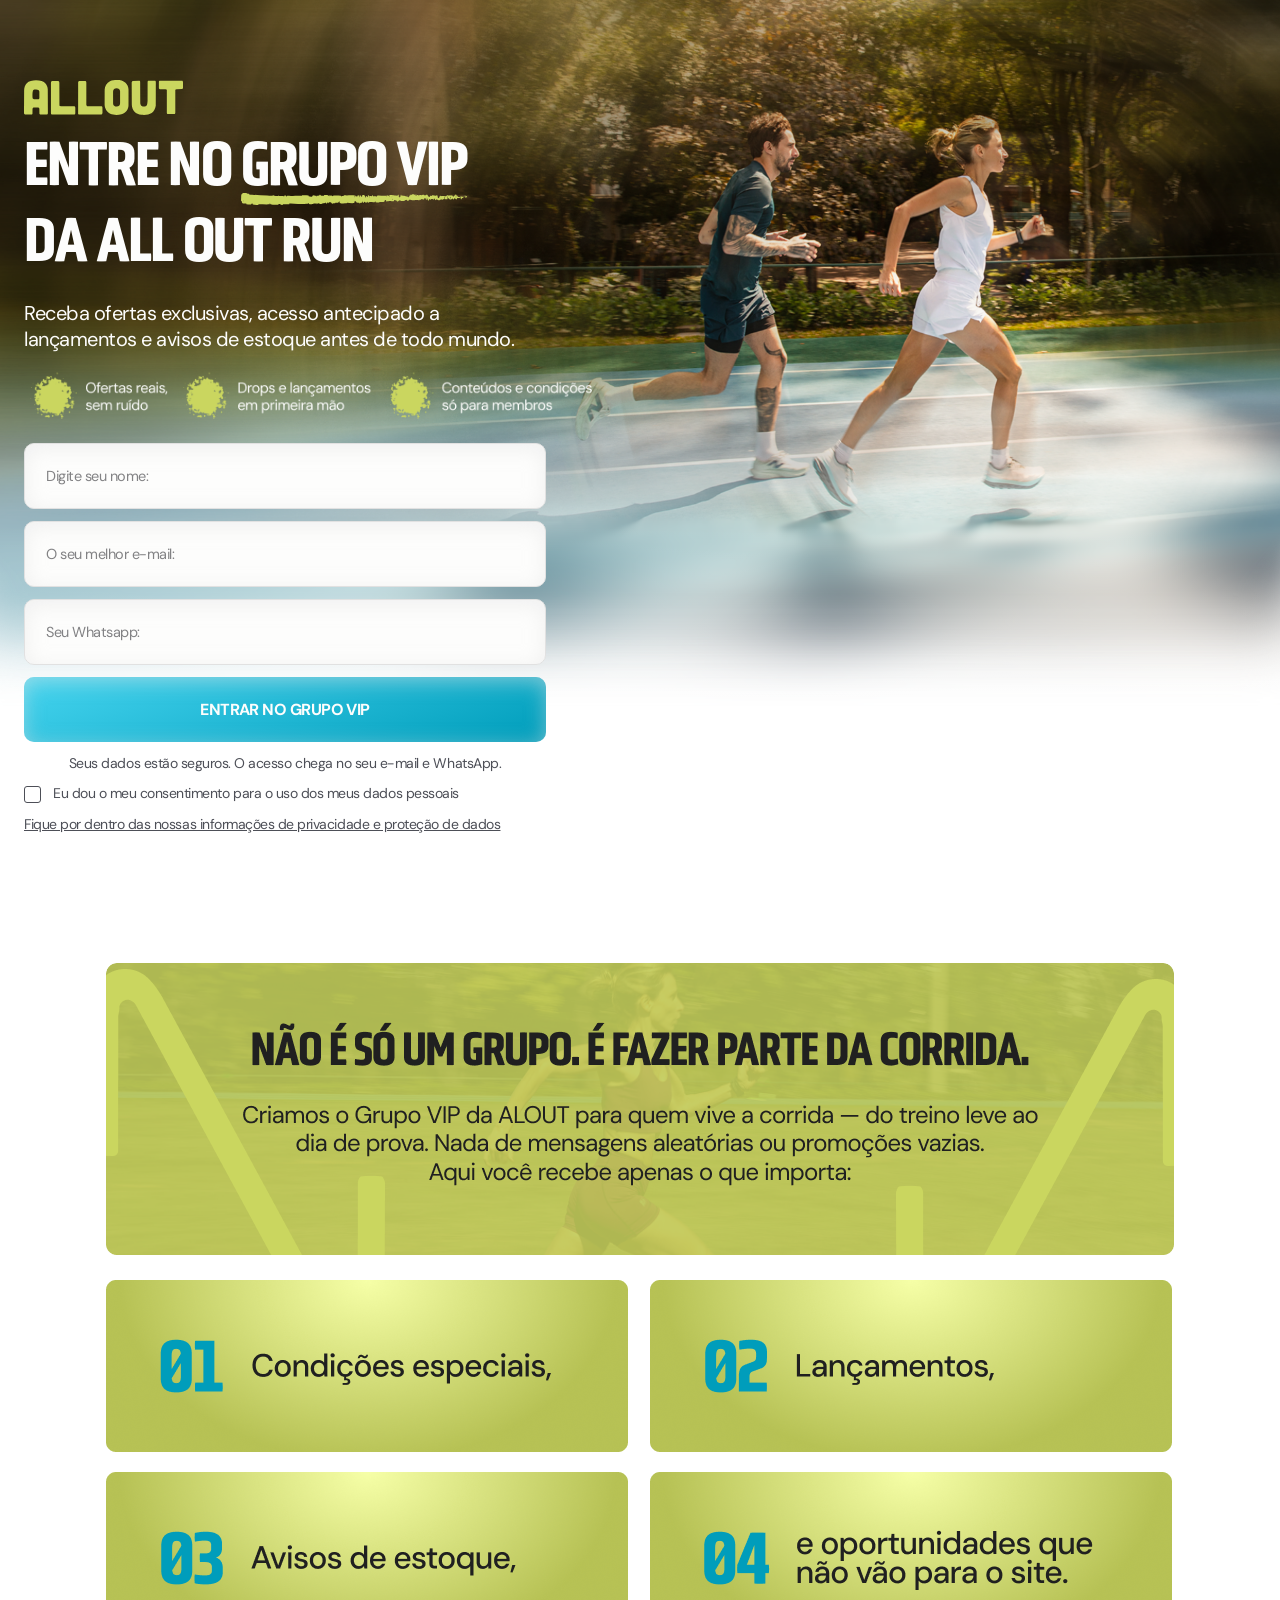
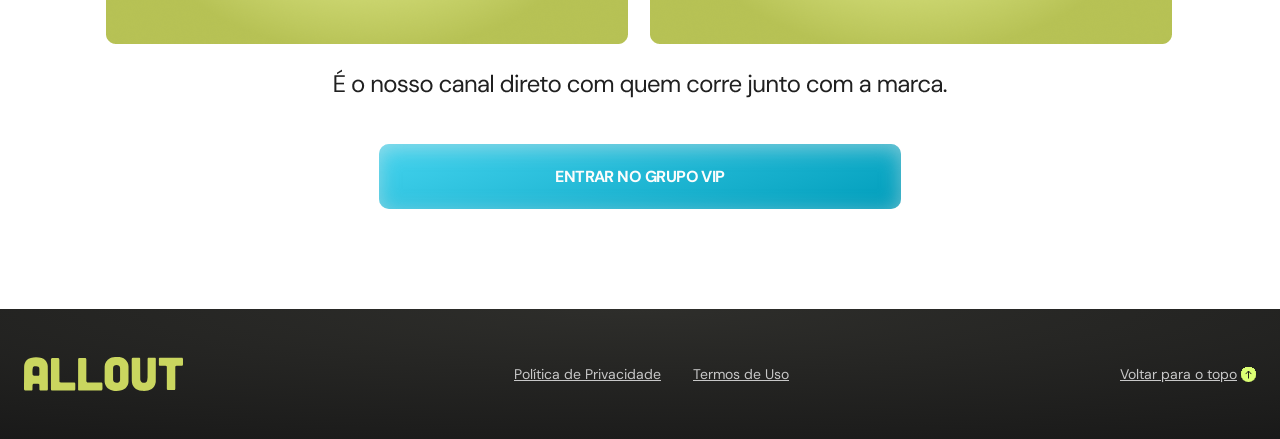
==== index.html @ e011cc3d "renamed:    landing-vip/assets/arrow-top.svg -> assets/arrow-top.svg 	renamed:    landing-vip/assets" ====
<!DOCTYPE html>
<html lang="pt-BR">
<head>
<meta charset="UTF-8">
<meta name="viewport" content="width=device-width, initial-scale=1.0">
<title>ALL OUT | Grupo VIP</title>
<link rel="preconnect" href="https://fonts.googleapis.com">
<link rel="preconnect" href="https://fonts.gstatic.com" crossorigin>
<link href="https://fonts.googleapis.com/css2?family=DM+Sans:ital,wght@0,400;0,500;0,700;1,400&display=swap" rel="stylesheet">
<link rel="stylesheet" href="style.css?v=15">
</head>
<body>

<header class="hero" id="top">
  <img src="assets/bg-mobile2.png" alt="" class="hero__bg hero__bg--mobile" aria-hidden="true">
  <img src="assets/bg-desk3.png" alt="" class="hero__bg hero__bg--desktop" aria-hidden="true">
  <div class="hero__overlay" aria-hidden="true"></div>

  <div class="container hero__content">
    <img src="assets/logo.svg" alt="ALL OUT" class="logo">

    <h1 class="hero__title"><span class="hero__title-desktop">Entre no <span class="hero__title-highlight">Grupo VIP</span><br>da ALL OUT RUN</span><span class="hero__title-mobile">Entre no <span class="hero__title-highlight">Grupo VIP</span><br>da ALLOUT</span></h1>

    <p class="hero__lead">
      Receba ofertas exclusivas, acesso antecipado a lançamentos e avisos de estoque antes de todo mundo.
    </p>

    <div class="hero__features">
      <img src="assets/mobile_frame9.png" alt="Ofertas reais, sem ruído — Drops e lançamentos em primeira mão — Conteúdos e condições só para membros" class="hero__features-img hero__features-img--mobile">
      <img src="assets/desktop_frame9.png" alt="Ofertas reais, sem ruído — Drops e lançamentos em primeira mão — Conteúdos e condições só para membros" class="hero__features-img hero__features-img--desktop">
    </div>

    <form class="vip-form" id="vip-form" novalidate>
      <div class="field">
        <input type="text" id="name" name="name" placeholder="Digite seu nome:" autocomplete="name" required>
      </div>
      <div class="field">
        <input type="email" id="email" name="email" placeholder="O seu melhor e-mail:" autocomplete="email" required>
      </div>
      <div class="field">
        <input type="tel" id="whatsapp" name="whatsapp" placeholder="Seu Whatsapp:" autocomplete="tel" required>
      </div>

      <button type="submit" class="btn-cta" id="submit-btn">
        <span class="btn-cta__label">ENTRAR NO GRUPO VIP</span>
      </button>

      <p class="form__note">Seus dados estão seguros. O acesso chega no seu e-mail e WhatsApp.</p>

      <label class="consent">
        <input type="checkbox" id="consent" name="consent" required>
        <span class="consent__box" aria-hidden="true"></span>
        <span>Eu dou o meu consentimento para o uso dos meus dados pessoais</span>
      </label>

      <a href="politica-privacidade.html" class="privacy-link">Fique por dentro das nossas informações de privacidade e proteção de dados</a>

      <p class="form__status" id="form-status" role="status" aria-live="polite"></p>
    </form>
  </div>
</header>

<main class="benefits">
  <div class="container">
    <img
      src="assets/mobile_frame1707478865.png"
      alt="Não é só um grupo. É fazer parte da corrida. Criamos o Grupo VIP da ALL OUT para quem vive a corrida — do treino leve ao dia de prova. Nada de mensagens aleatórias ou promoções vazias. Aqui você recebe apenas o que importa: 01 condições especiais, 02 lançamentos, 03 avisos de estoque, 04 e oportunidades que não vão para o site."
      class="benefits__image benefits__image--mobile">

    <img
      src="assets/desktop_frame1707478858.png"
      alt="Não é só um grupo. É fazer parte da corrida. Criamos o Grupo VIP da ALL OUT para quem vive a corrida — do treino leve ao dia de prova. Nada de mensagens aleatórias ou promoções vazias. Aqui você recebe apenas o que importa: 01 condições especiais, 02 lançamentos, 03 avisos de estoque, 04 e oportunidades que não vão para o site."
      class="benefits__image benefits__image--desktop">

    <button type="button" class="btn-cta btn-cta--secondary" data-scroll-to="name">
      <span class="btn-cta__label">Entrar no Grupo VIP</span>
    </button>
  </div>
</main>

<footer class="site-footer">
  <div class="container footer__inner">
    <img src="assets/logo.svg" alt="ALL OUT" class="logo logo--footer">

    <nav class="footer__links">
      <a href="politica-privacidade.html">Política de Privacidade</a>
      <a href="politica-privacidade.html">Termos de Uso</a>
    </nav>

    <a href="#top" class="back-to-top">
      Voltar para o topo
      <img src="assets/arrow-top.svg" alt="">
    </a>
  </div>
</footer>

<script src="script.js"></script>
</body>
</html>
---- style.css ----
@font-face {
  font-family: 'Obvia Condensed';
  src: url('assets/fonts/obvia-condensed-medium.otf') format('opentype');
  font-weight: 500;
  font-style: normal;
  font-display: swap;
}

/* ---------- Tokens ---------- */
:root {
  --color-cta-1: #45d4ef;
  --color-cta-2: #22b8d5;
  --color-cta-3: #11abc8;
  --color-cta-4: #009dbb;
  --color-bg-dark-1: #2e2e2b;
  --color-bg-dark-2: #151515;
  --color-lime-1: #f6ffa7;
  --color-lime-2: #d6e07e;
  --color-lime-3: #b7c254;
  --color-lime-accent: #cad65f;
  --color-text-dark: #202020;
  --color-text-white: #fdfdfc;
  --color-text-muted: #c8c8c8;
  --color-text-placeholder: #828284;
  --color-text-btn: #4e5058;
  --color-text-gray: #4D4F57;
  --color-border: #e1e1e1;
  --radius: 10px;
  --font-heading: 'Obvia Condensed', 'Oswald', 'Arial Narrow', sans-serif;
  --font-body: 'DM Sans', -apple-system, sans-serif;
  --container-width: 1280px;
}

/* ---------- Reset ---------- */
* { box-sizing: border-box; margin: 0; padding: 0; }
html { scroll-behavior: smooth; }
html, body {
  width: 100%;
  overflow-x: hidden;
}
body {
  font-family: var(--font-body);
  color: var(--color-text-dark);
  background: #fff;
  -webkit-font-smoothing: antialiased;
}
img { max-width: 100%; display: block; }
button { font: inherit; cursor: pointer; border: none; background: none; }
a { color: inherit; }
ul { list-style: none; }

.container {
  width: 100%;
  max-width: var(--container-width);
  margin-inline: auto;
  padding-inline: 36px;
}

/* ---------- Buttons ---------- */
.btn-cta {
  display: flex;
  align-items: center;
  justify-content: center;
  width: 100%;
  height: 62px;
  text-decoration: none;
  border-radius: var(--radius);
  background: linear-gradient(160deg, var(--color-cta-1), var(--color-cta-2) 50%, var(--color-cta-3) 75%, var(--color-cta-4));
  box-shadow: inset 0 4px 20px 0 rgba(227, 227, 227, 0.5);
  transition: transform .15s ease, box-shadow .15s ease;
}
.btn-cta:hover { transform: translateY(-1px); }
.btn-cta:active { transform: translateY(0); }
.btn-cta__label {
  font-family: var(--font-body);
  font-weight: 700;
  font-size: 15px;
  letter-spacing: -0.54px;
  text-transform: uppercase;
  color: var(--color-text-white);
}
.btn-cta:disabled { opacity: .6; cursor: default; transform: none; }
.btn-cta--secondary { max-width: 522px; margin-inline: auto; }

/* ================= HERO ================= */
.hero {
  position: relative;
  width: 100%;
  overflow: hidden;
  background: #fff;
  padding-top: 90px;
  padding-bottom: 160px;
}
/*
  bg-mobile2.png já vem com o esmaecimento pronto do Figma; só reforçamos
  o final (85% -> 100%) com uma mask-image pra garantir transparência
  total na última faixa, sem mexer no resto (que já está correto).

  bg-desk3.png (desktop) é uma foto "crua" (sem esmaecimento/transparência
  compostos) — exibida sem blur, com width:100%/height:auto (mesma
  técnica do mobile).
*/
.hero__bg--mobile {
  position: absolute;
  top: 0;
  left: 0;
  width: 100%;
  height: auto;
  z-index: 0;
  -webkit-mask-image: linear-gradient(to bottom, black 85%, transparent 100%);
  mask-image: linear-gradient(to bottom, black 85%, transparent 100%);
}
.hero__bg--desktop {
  display: none;
  position: absolute;
  top: 0;
  left: 0;
  width: 100%;
  height: auto;
  z-index: 0;
}
.hero__overlay {
  position: absolute;
  inset: 0;
  z-index: 1;
  /* Removido a pedido: estava criando um degradê escuro à esquerda que
     lia como uma "máscara" indesejada sobre o background.
  background:
    linear-gradient(180deg, rgba(0,0,0,.15) 0%, rgba(0,0,0,.4) 35%, rgba(0,0,0,0) 60%);
  */
}
.hero__content {
  position: relative;
  z-index: 2;
  display: flex;
  flex-direction: column;
  align-items: flex-start;
  gap: clamp(10px, 1.5vw, 16px);
  padding-top: 340px;
}
.logo { width: 122px; height: auto; }

.hero__title {
  font-family: var(--font-heading);
  font-weight: 500;
  text-transform: uppercase;
  font-size: 36px;
  line-height: 1.2;
  letter-spacing: -1.08px;
  color: var(--color-text-white);
}
.hero__title-desktop { display: none; }
.hero__title-mobile { display: inline; }
.hero__title-highlight {
  position: relative;
  display: inline-block;
}
.hero__title-highlight::after {
  content: "";
  display: none;
  position: absolute;
  left: 0;
  top: 100%;
  width: 100%;
  height: 8px;
  margin-top: -8px;
  background-image: url("assets/title-underline.svg");
  background-repeat: no-repeat;
  background-size: 100% 100%;
}

.hero__lead {
  font-size: 18px;
  line-height: 1.3;
  letter-spacing: -0.5px;
  color: var(--color-text-white);
  max-width: 340px;
}

.hero__features-img {
  max-width: 90%;
  height: auto;
}
.hero__features-img--desktop { display: none; }

/* ---------- Form ---------- */
.vip-form {
  width: 100%;
  max-width: 522px;
  display: flex;
  flex-direction: column;
  gap: 12px;
}
.field {
  border: 1px solid var(--color-border);
  border-radius: var(--radius);
  background: var(--color-text-white);
  box-shadow: inset 0 4px 20px 0 rgba(227, 227, 227, 0.5);
}
.field input {
  width: 100%;
  height: 62px;
  padding: 0 21px;
  border: none;
  background: transparent;
  border-radius: inherit;
  font-family: var(--font-body);
  font-size: 14px;
  letter-spacing: -0.48px;
  color: var(--color-text-dark);
}
.field input::placeholder { color: var(--color-text-placeholder); }
.field input:focus { outline: 2px solid var(--color-lime-accent); outline-offset: -2px; }

.form__note {
  font-size: 14px;
  letter-spacing: -0.48px;
  color: var(--color-text-white);
  text-align: center;
}

.consent {
  display: flex;
  align-items: flex-start;
  gap: 12px;
  cursor: pointer;
  font-size: 14px;
  letter-spacing: -0.48px;
  color: var(--color-text-white);
}
.consent input[type="checkbox"] {
  position: absolute;
  opacity: 0;
  width: 17px;
  height: 17px;
}
.consent__box {
  flex-shrink: 0;
  width: 17px;
  height: 17px;
  margin-top: 2px;
  border: 1px solid var(--color-text-white);
  border-radius: 3px;
}
.consent input:checked + .consent__box {
  background: var(--color-lime-accent);
  border-color: var(--color-lime-accent);
}
.consent input:focus-visible + .consent__box { outline: 2px solid var(--color-lime-accent); outline-offset: 2px; }

.privacy-link {
  font-size: 14px;
  letter-spacing: -0.48px;
  color: var(--color-text-white);
  text-decoration: underline;
}

.form__status {
  font-size: 14px;
  min-height: 18px;
  color: var(--color-lime-1);
}
.form__status[data-state="error"] { color: #ff9b9b; }

/* ================= BENEFITS ================= */
.benefits {
  position: relative;
  z-index: 1;
  margin-top: -180px;
  padding: 80px 0 60px;
  text-align: center;
}
.benefits::before {
  content: "";
  position: absolute;
  inset: -180px 0 0;
  z-index: -1;
  background: linear-gradient(180deg, transparent 0%, #fff 60%);
  pointer-events: none;
}
.benefits .container {
  display: flex;
  flex-direction: column;
  align-items: center;
  gap: 25px;
}
.benefits__image {
  width: 100%;
  height: auto;
  border-radius: 11px;
}
.benefits__image--desktop { display: none; }

/* ================= FOOTER ================= */
.site-footer {
  background: radial-gradient(120% 140% at 50% 0%, var(--color-bg-dark-1), var(--color-bg-dark-2));
  padding: 48px 0;
}
.footer__inner {
  display: flex;
  flex-direction: column;
  align-items: center;
  gap: 24px;
  text-align: center;
}
.logo--footer { width: 122px; }
.footer__links {
  display: flex;
  gap: 32px;
  font-size: 14px;
  color: var(--color-text-muted);
}
.footer__links a { text-decoration: underline; }
.back-to-top {
  display: inline-flex;
  align-items: center;
  gap: 4px;
  font-size: 14px;
  color: var(--color-text-muted);
}
.back-to-top img { width: 15px; height: 15px; }

/* ================= DESKTOP (>= 1024px) =================
   TASK-DIV-31: o Figma só define 2 frames (1920px / 430px), sem anotação
   de breakpoint. 1024px é mantido como corte de engenharia razoável
   (decisão registrada aqui na ausência de definição no design). */
@media (min-width: 1024px) {
  .container { padding-inline: 24px; }

  .hero { padding-top: 60px; padding-bottom: 260px; }
  .hero__bg--mobile { display: none; }
  .hero__bg--desktop { display: block; }
  /* .hero__overlay removido a pedido: era este gradiente (100deg, preto
     na esquerda fade pra transparente) que estava lendo como "máscara"
     sobre o background.
  .hero__overlay {
    background: linear-gradient(100deg,
      rgba(0,0,0,.75) 0%,
      rgba(0,0,0,.45) 30%,
      rgba(0,0,0,.15) 55%,
      rgba(0,0,0,0) 75%);
  }
  */
  .hero__content {
    padding-top: 20px;
  }
  .logo { width: 159px; }
  .hero__title { font-size: 64px; line-height: 1.2; max-width: none; letter-spacing: -1.92px; }
  .hero__title-desktop { display: inline; }
  .hero__title-mobile { display: none; }
  .hero__title-highlight::after { display: block; height: 12px; margin-top: -14px; }
  .hero__lead { font-size: 20px; max-width: 494px; }
  .field input { height: 70px; font-size: 16px; }
  .btn-cta { height: 71px; }
  .btn-cta__label { font-size: 18px; }
  .form__note,
  .consent,
  .privacy-link { color: var(--color-text-gray); }
  .consent__box { border-color: var(--color-text-gray); }
  .hero__features-img--desktop { display: block; }
  .hero__features-img--mobile { display: none; }

  .benefits { padding: 140px 0 100px; margin-top: -300px; }
  .benefits::before { inset: -300px 0 0; }
  .benefits__image--mobile { display: none; }
  .benefits__image--desktop { display: block; max-width: 1068px; }

  .footer__inner { flex-direction: row; justify-content: space-between; text-align: left; }
}

/* Redução progressiva do formulário (campos + botão) em telas grandes,
   conforme a largura do dispositivo diminui de 1800 -> 1200px, antes de
   chegar no breakpoint mobile (1024px). Combinado com min-width:1024px
   pra não vazar pro mobile. */
@media (min-width: 1024px) and (max-width: 1800px) {
  .field input { height: 68px; font-size: 15.5px; }
  .btn-cta { height: 69px; }
  .btn-cta__label { font-size: 17px; }
}
@media (min-width: 1024px) and (max-width: 1600px) {
  .field input { height: 66px; font-size: 15px; }
  .btn-cta { height: 67px; }
  .btn-cta__label { font-size: 16.5px; }
}
@media (min-width: 1024px) and (max-width: 1400px) {
  .field input { height: 64px; font-size: 14.5px; }
  .btn-cta { height: 65px; }
  .btn-cta__label { font-size: 16px; }
}
@media (min-width: 1024px) and (max-width: 1200px) {
  .field input { height: 62px; font-size: 14px; }
  .btn-cta { height: 63px; }
  .btn-cta__label { font-size: 15px; }
}

/* Padding superior do hero (mobile) também escalona conforme a largura,
   pra manter os corredores visíveis sem texto sobreposto em qualquer
   tamanho de tela abaixo do breakpoint desktop (1024px). */
@media (min-width: 851px) and (max-width: 1023px) {
  .hero__content { padding-top: 700px; }
}
@media (min-width: 721px) and (max-width: 850px) {
  .hero__content { padding-top: 580px; }
}
@media (min-width: 531px) and (max-width: 720px) {
  .hero__content { padding-top: 420px; }
}
@media (min-width: 480px) and (max-width: 530px) {
  .hero__content { padding-top: 360px; }
}
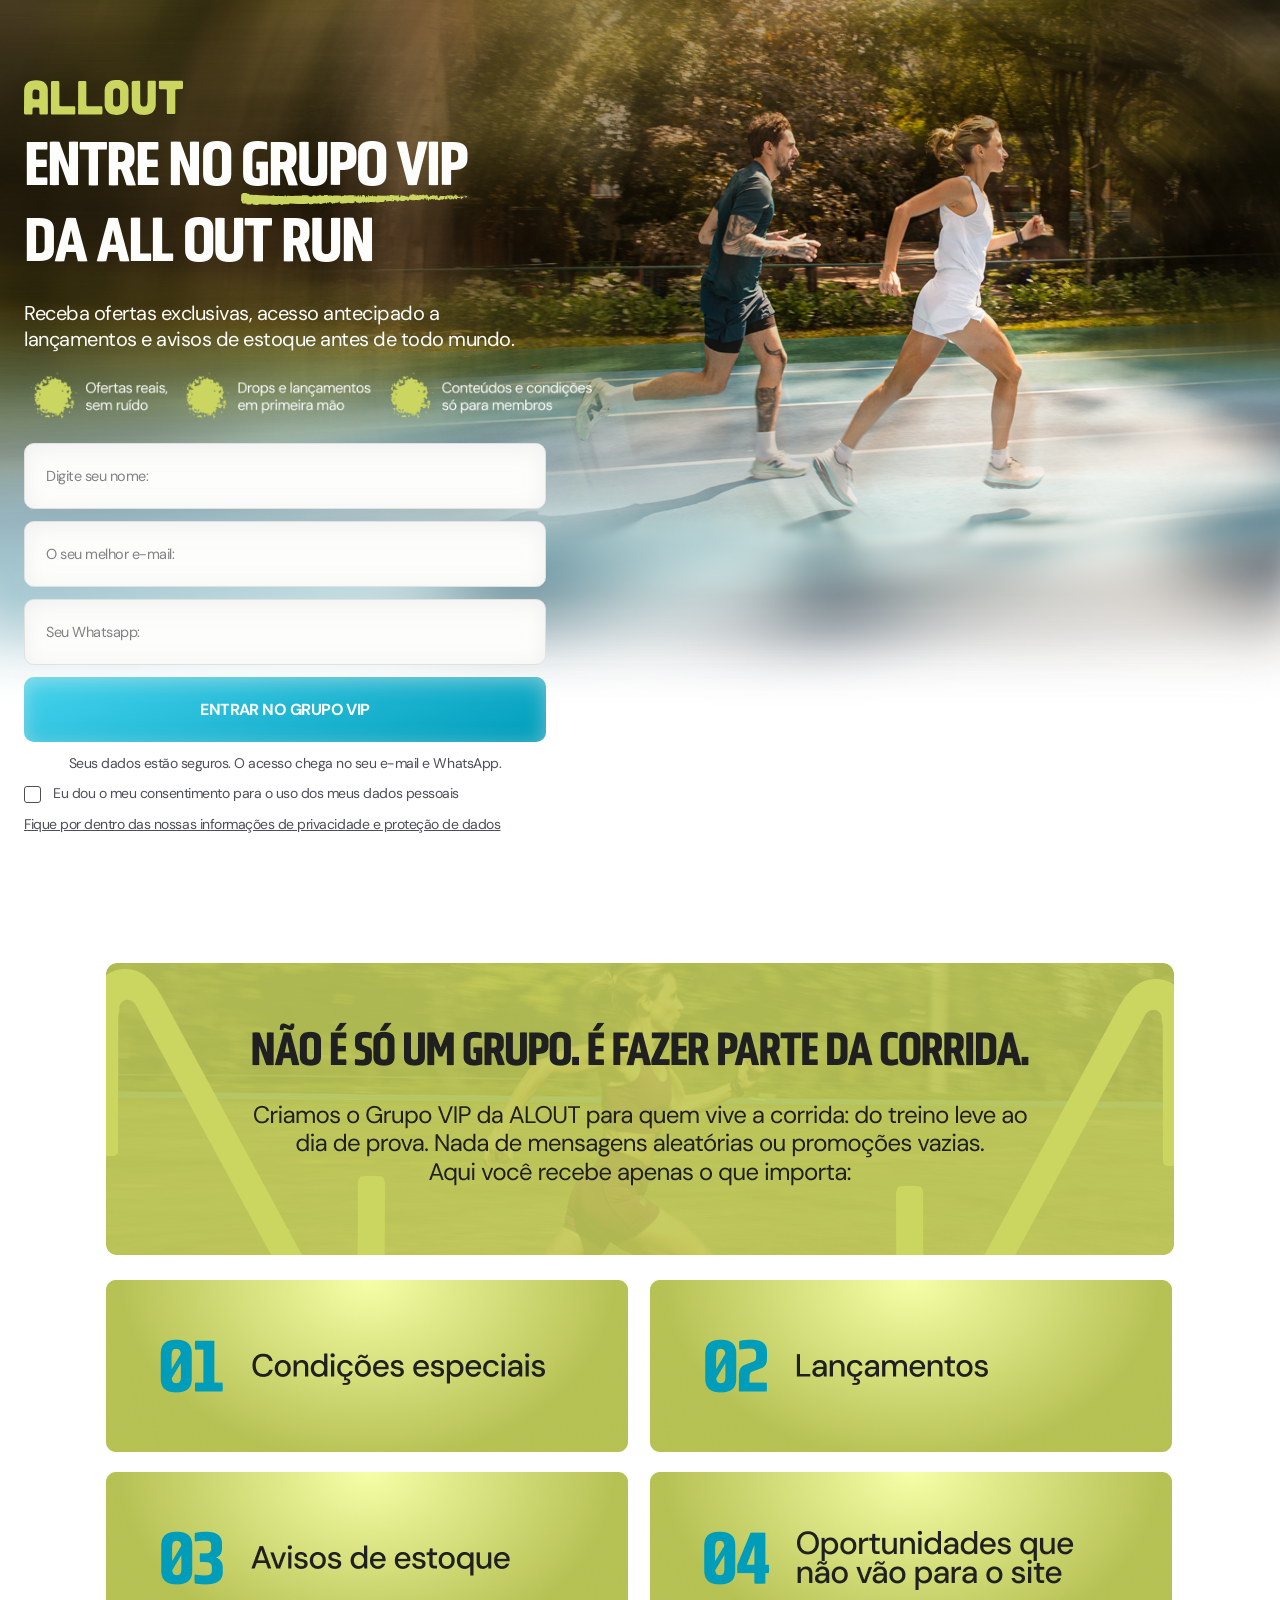
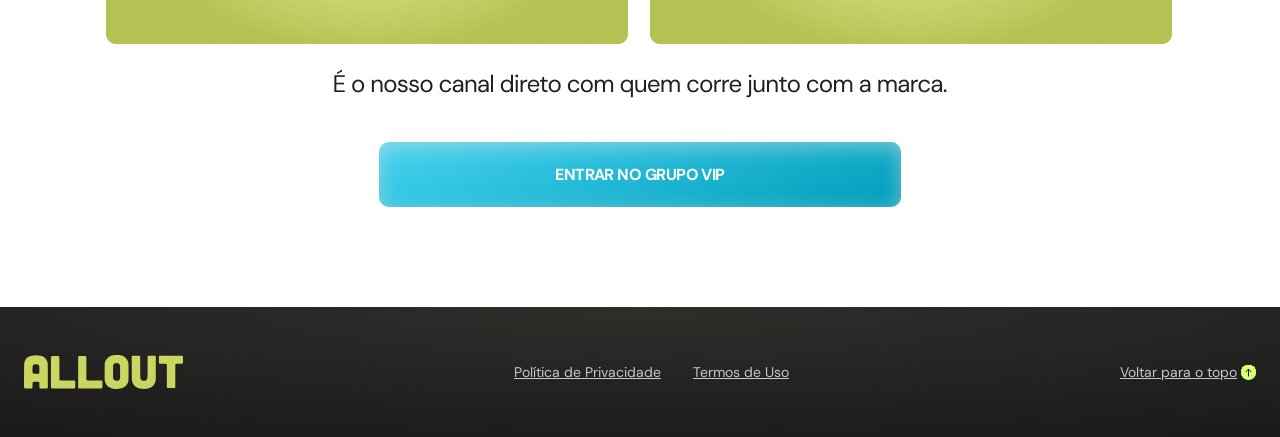
==== commit 8294f614: "Update index.html" ====
--- a/index.html
+++ b/index.html
@@ -53,7 +53,7 @@
         <span>Eu dou o meu consentimento para o uso dos meus dados pessoais</span>
       </label>
 
-      <a href="politica-privacidade.html" class="privacy-link">Fique por dentro das nossas informações de privacidade e proteção de dados</a>
+      <a href="politica-privacidade" class="privacy-link">Fique por dentro das nossas informações de privacidade e proteção de dados</a>
 
       <p class="form__status" id="form-status" role="status" aria-live="polite"></p>
     </form>
@@ -83,8 +83,8 @@
     <img src="assets/logo.svg" alt="ALL OUT" class="logo logo--footer">
 
     <nav class="footer__links">
-      <a href="politica-privacidade.html">Política de Privacidade</a>
-      <a href="politica-privacidade.html">Termos de Uso</a>
+      <a href="politica-privacidade">Política de Privacidade</a>
+      <a href="politica-privacidade">Termos de Uso</a>
     </nav>
 
     <a href="#top" class="back-to-top">
